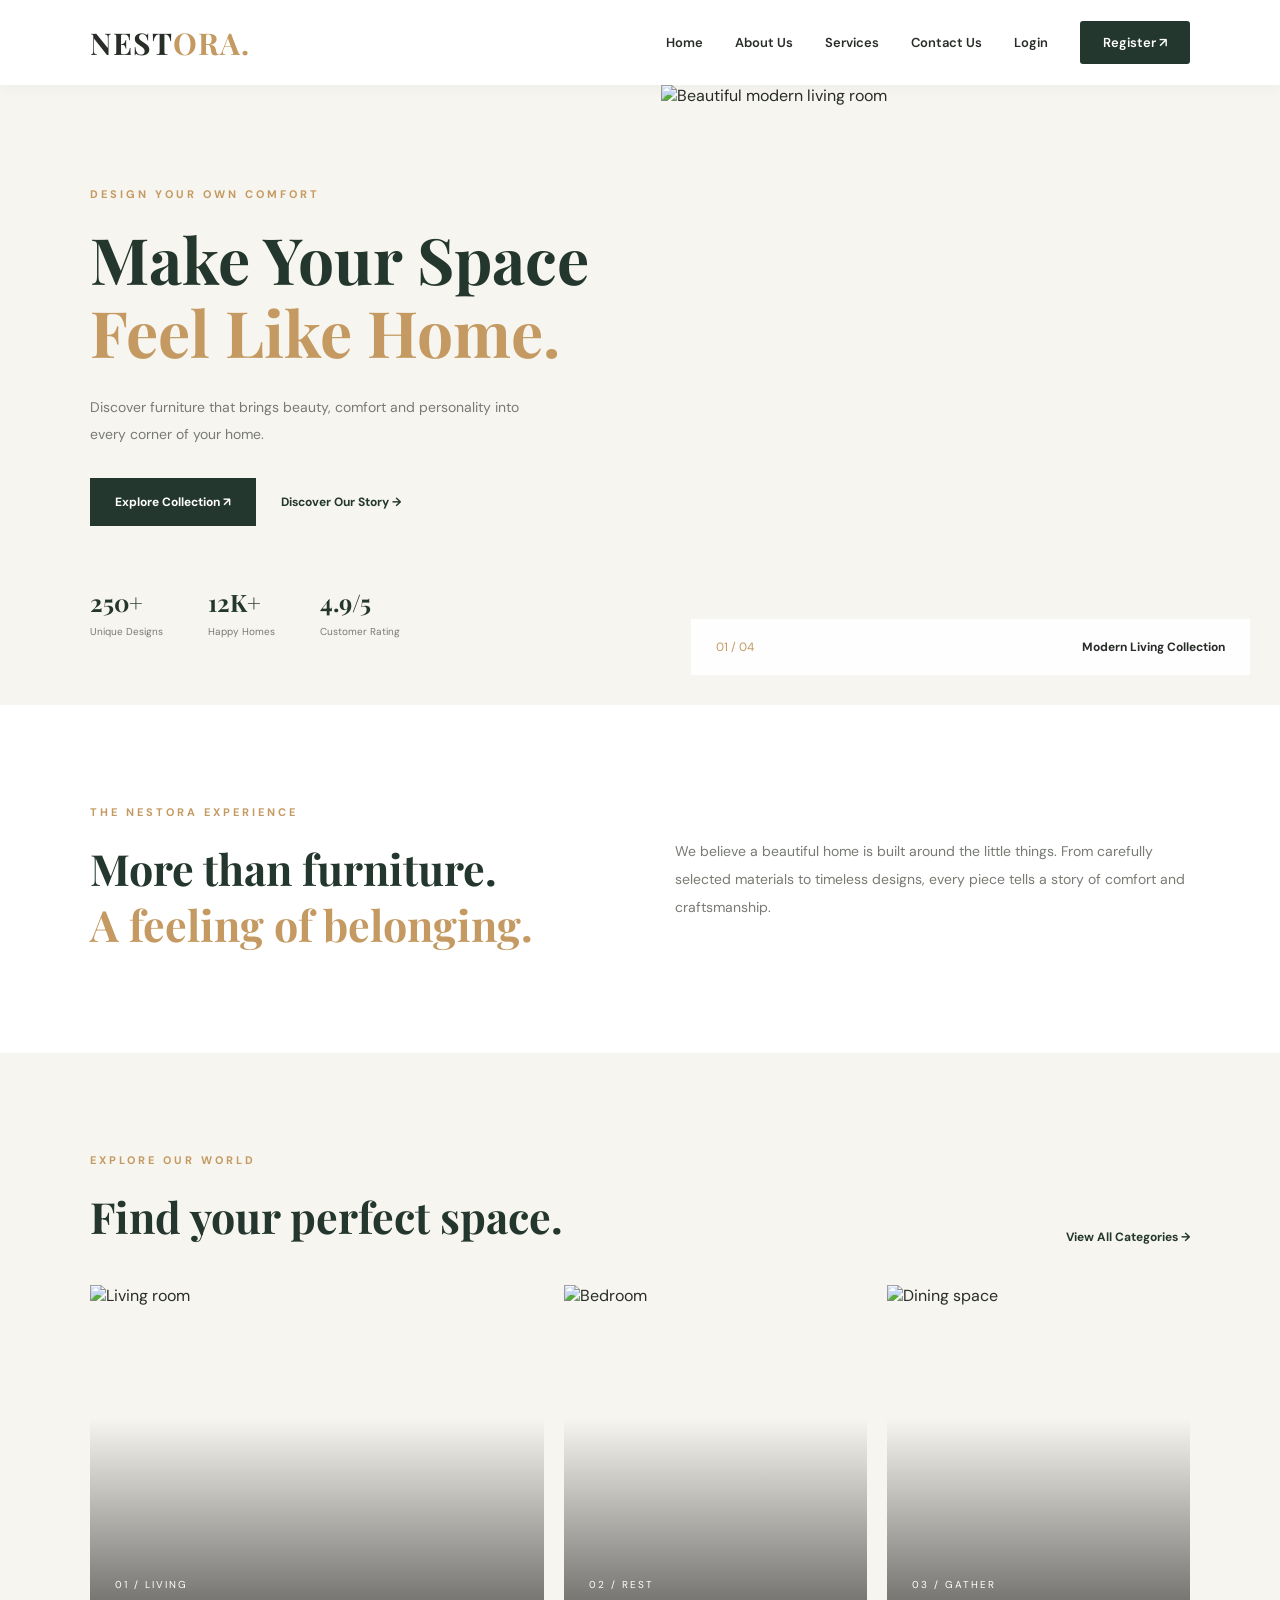
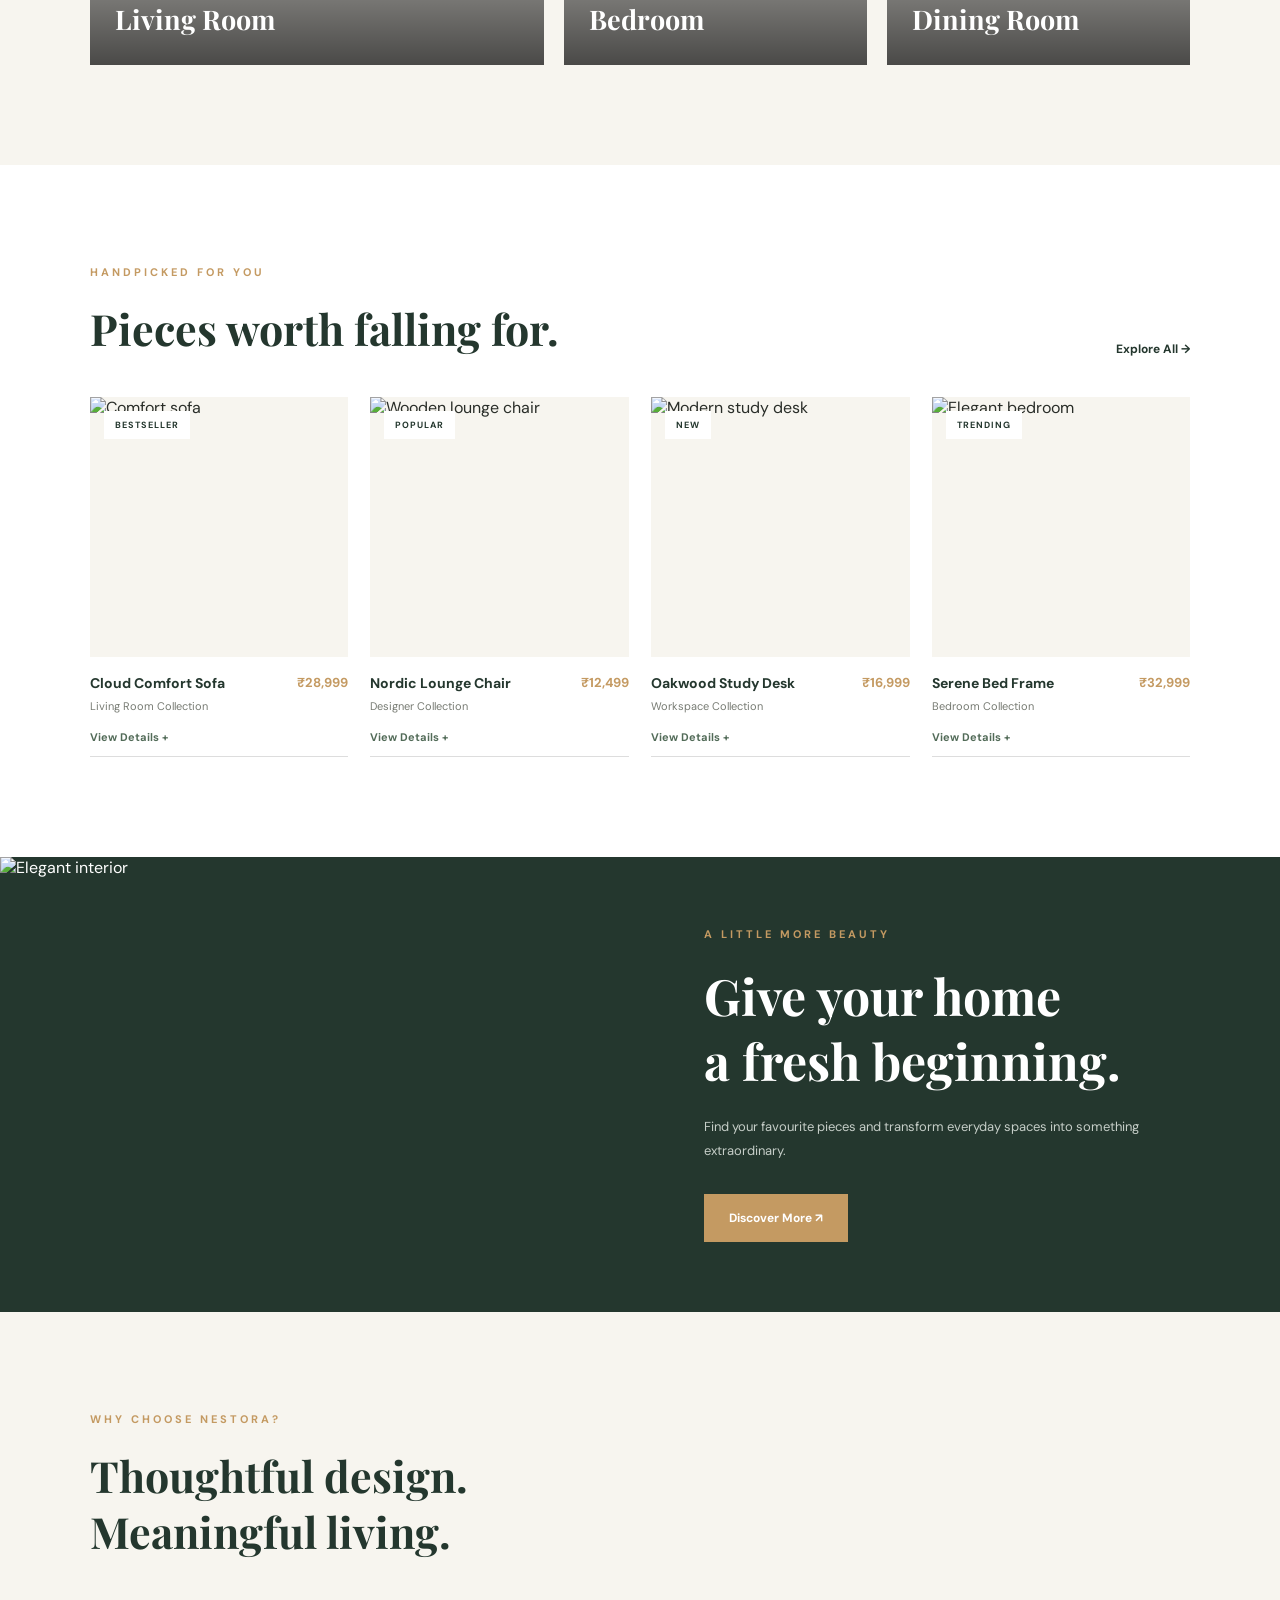
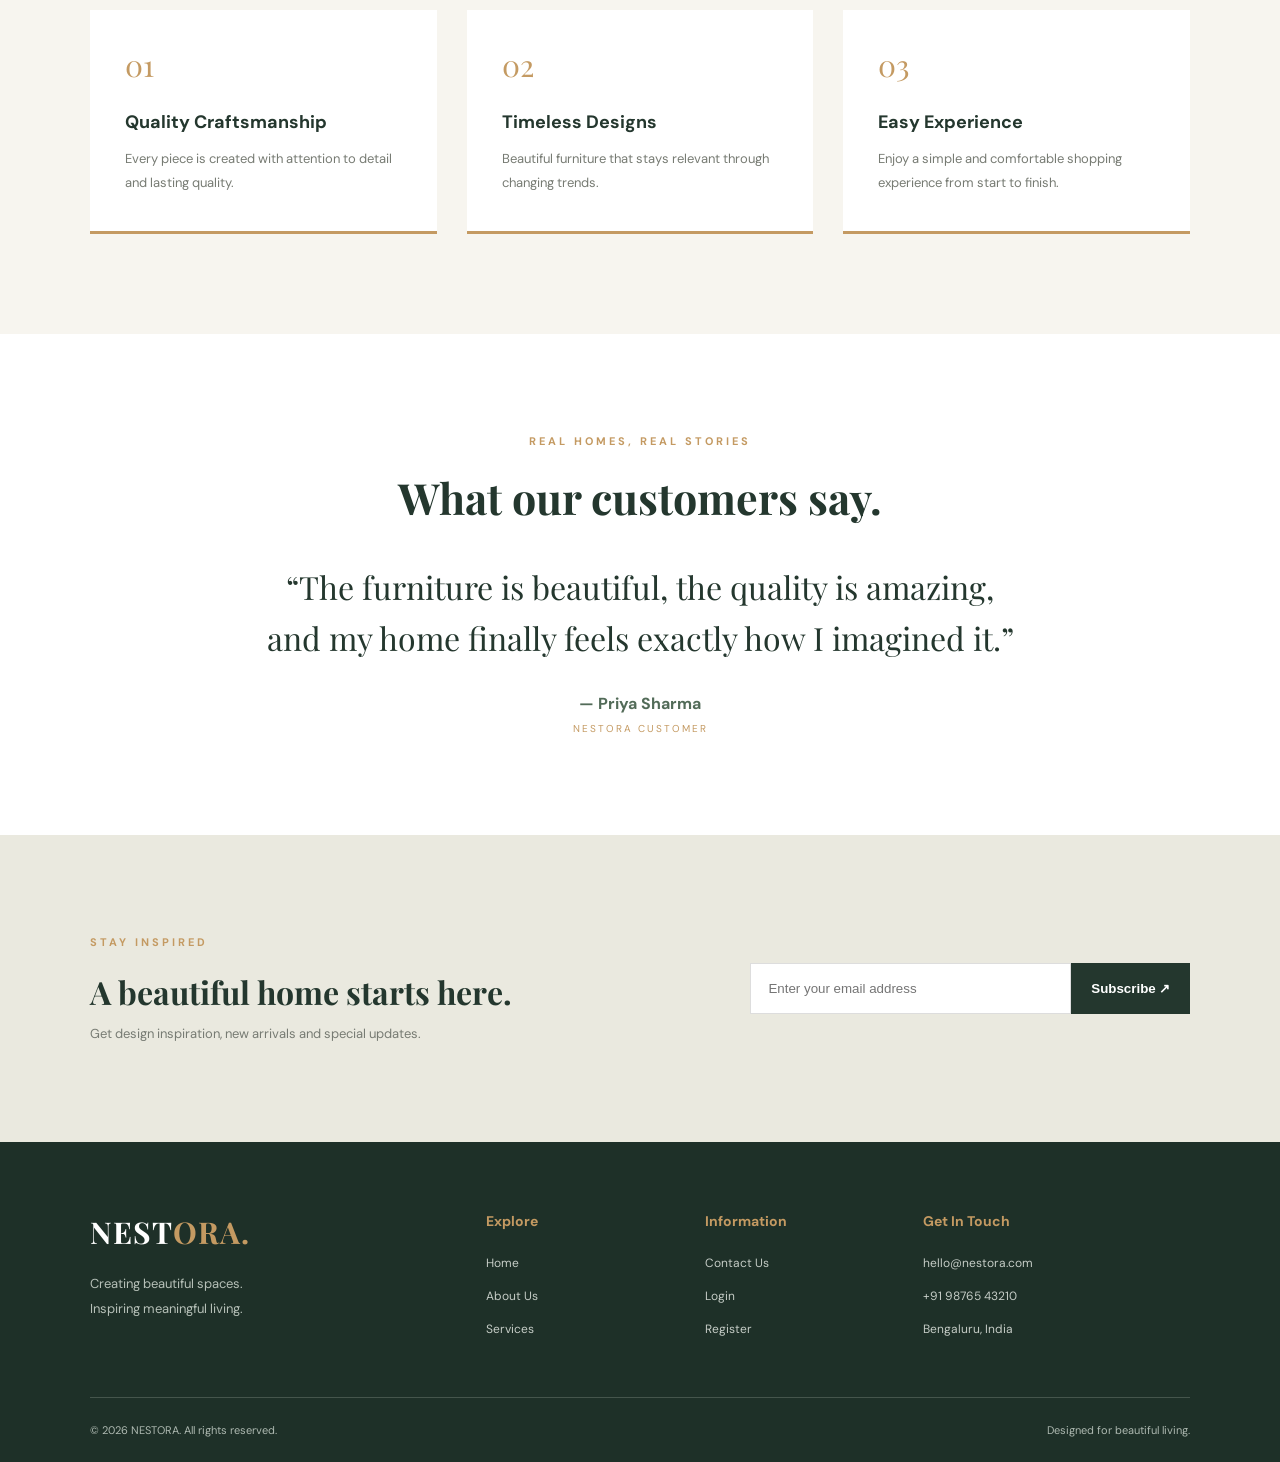
==== index.html @ a702dfce "Add files via upload" ====
<!DOCTYPE html>
<html lang="en">
<head>
  <meta charset="UTF-8">
  <meta name="viewport" content="width=device-width, initial-scale=1.0">
  <title>NESTORA | Furniture & Interior Studio</title>
  <link rel="stylesheet" href="style.css">
  <link rel="preconnect" href="https://fonts.googleapis.com">
  <link rel="preconnect" href="https://fonts.gstatic.com" crossorigin>
  <link href="https://fonts.googleapis.com/css2?family=DM+Sans:wght@400;500;600;700&family=Playfair+Display:wght@500;600;700&display=swap" rel="stylesheet">
</head>
<body>

<header class="navbar">
  <a href="index.html" class="logo">NEST<span>ORA.</span></a>

  <button class="menu-toggle" id="menuToggle" aria-label="Toggle navigation">
    ☰
  </button>

  <nav id="navMenu">
    <a href="index.html">Home</a>
    <a href="404.html">About Us</a>
    <a href="404.html">Services</a>
    <a href="404.html">Contact Us</a>
    <a href="404.html">Login</a>
    <a href="404.html" class="register-btn">Register ↗</a>
  </nav>
</header>

<main>

  <!-- HERO SECTION -->
  <section class="hero">
    <div class="hero-content">
      <p class="eyebrow">DESIGN YOUR OWN COMFORT</p>

      <h1>Make Your Space<br>
        <span>Feel Like Home.</span>
      </h1>

      <p class="hero-description">
        Discover furniture that brings beauty, comfort and
        personality into every corner of your home.
      </p>

      <div class="hero-buttons">
        <a href="404.html" class="primary-btn">Explore Collection ↗</a>
        <a href="404.html" class="text-btn">Discover Our Story →</a>
      </div>

      <div class="hero-stats">
        <div>
          <h3>250+</h3>
          <p>Unique Designs</p>
        </div>
        <div>
          <h3>12K+</h3>
          <p>Happy Homes</p>
        </div>
        <div>
          <h3>4.9/5</h3>
          <p>Customer Rating</p>
        </div>
      </div>
    </div>

    <div class="hero-image">
      <img
        src="https://images.unsplash.com/photo-1600210492486-724fe5c67fb0?w=1100"
        alt="Beautiful modern living room">
      <div class="image-label">
        <span>01 / 04</span>
        <strong>Modern Living Collection</strong>
      </div>
    </div>
  </section>

  <!-- INTRO SECTION -->
  <section class="intro section-padding">
    <div>
      <p class="eyebrow">THE NESTORA EXPERIENCE</p>
      <h2>More than furniture.<br>
        <span>A feeling of belonging.</span>
      </h2>
    </div>

    <p class="intro-text">
      We believe a beautiful home is built around the little things.
      From carefully selected materials to timeless designs,
      every piece tells a story of comfort and craftsmanship.
    </p>
  </section>

  <!-- CATEGORIES -->
  <section class="categories section-padding">
    <div class="section-heading">
      <div>
        <p class="eyebrow">EXPLORE OUR WORLD</p>
        <h2>Find your perfect space.</h2>
      </div>
      <a href="404.html" class="text-btn">View All Categories →</a>
    </div>

    <div class="category-grid">
      <a href="404.html" class="category-card large">
        <img src="https://images.unsplash.com/photo-1600210492486-724fe5c67fb0?w=900" alt="Living room">
        <div class="category-info">
          <span>01 / LIVING</span>
          <h3>Living Room</h3>
        </div>
      </a>

      <a href="404.html" class="category-card">
        <img src="https://images.unsplash.com/photo-1616486338812-3dadae4b4ace?w=700" alt="Bedroom">
        <div class="category-info">
          <span>02 / REST</span>
          <h3>Bedroom</h3>
        </div>
      </a>

      <a href="404.html" class="category-card">
        <img src="https://images.unsplash.com/photo-1600607687939-ce8a6c25118c?w=700" alt="Dining space">
        <div class="category-info">
          <span>03 / GATHER</span>
          <h3>Dining Room</h3>
        </div>
      </a>
    </div>
  </section>

  <!-- PRODUCTS -->
  <section class="products section-padding">
    <div class="section-heading">
      <div>
        <p class="eyebrow">HANDPICKED FOR YOU</p>
        <h2>Pieces worth falling for.</h2>
      </div>
      <a href="404.html" class="text-btn">Explore All →</a>
    </div>

    <div class="product-grid">

      <div class="product-card">
        <a href="404.html" class="product-image">
          <img src="https://images.unsplash.com/photo-1555041469-a586c61ea9bc?w=700" alt="Comfort sofa">
          <span class="tag">BESTSELLER</span>
        </a>
        <div class="product-details">
          <div>
            <h3>Cloud Comfort Sofa</h3>
            <p>Living Room Collection</p>
          </div>
          <strong>₹28,999</strong>
        </div>
        <a href="404.html" class="cart-link">View Details +</a>
      </div>

      <div class="product-card">
        <a href="404.html" class="product-image">
          <img src="https://images.unsplash.com/photo-1493663284031-b7e3aefcae8e?w=700" alt="Wooden lounge chair">
          <span class="tag">POPULAR</span>
        </a>
        <div class="product-details">
          <div>
            <h3>Nordic Lounge Chair</h3>
            <p>Designer Collection</p>
          </div>
          <strong>₹12,499</strong>
        </div>
        <a href="404.html" class="cart-link">View Details +</a>
      </div>

      <div class="product-card">
        <a href="404.html" class="product-image">
          <img src="https://images.unsplash.com/photo-1499933374294-4584851497cc?w=700" alt="Modern study desk">
          <span class="tag">NEW</span>
        </a>
        <div class="product-details">
          <div>
            <h3>Oakwood Study Desk</h3>
            <p>Workspace Collection</p>
          </div>
          <strong>₹16,999</strong>
        </div>
        <a href="404.html" class="cart-link">View Details +</a>
      </div>

      <div class="product-card">
        <a href="404.html" class="product-image">
          <img src="https://images.unsplash.com/photo-1505693416388-ac5ce068fe85?w=700" alt="Elegant bedroom">
          <span class="tag">TRENDING</span>
        </a>
        <div class="product-details">
          <div>
            <h3>Serene Bed Frame</h3>
            <p>Bedroom Collection</p>
          </div>
          <strong>₹32,999</strong>
        </div>
        <a href="404.html" class="cart-link">View Details +</a>
      </div>

    </div>
  </section>

  <!-- PROMO BANNER -->
  <section class="promo">
    <div class="promo-image">
      <img src="https://images.unsplash.com/photo-1616486029423-aaa4789e8c9a?w=1100" alt="Elegant interior">
    </div>
    <div class="promo-content">
      <p class="eyebrow">A LITTLE MORE BEAUTY</p>
      <h2>Give your home<br> a fresh beginning.</h2>
      <p>
        Find your favourite pieces and transform everyday
        spaces into something extraordinary.
      </p>
      <a href="404.html" class="primary-btn light-btn">Discover More ↗</a>
    </div>
  </section>

  <!-- WHY US -->
  <section class="why section-padding">
    <div class="why-heading">
      <p class="eyebrow">WHY CHOOSE NESTORA?</p>
      <h2>Thoughtful design.<br>Meaningful living.</h2>
    </div>

    <div class="why-grid">
      <div class="why-card">
        <span>01</span>
        <h3>Quality Craftsmanship</h3>
        <p>Every piece is created with attention to detail and lasting quality.</p>
      </div>
      <div class="why-card">
        <span>02</span>
        <h3>Timeless Designs</h3>
        <p>Beautiful furniture that stays relevant through changing trends.</p>
      </div>
      <div class="why-card">
        <span>03</span>
        <h3>Easy Experience</h3>
        <p>Enjoy a simple and comfortable shopping experience from start to finish.</p>
      </div>
    </div>
  </section>

  <!-- TESTIMONIALS -->
  <section class="testimonial section-padding">
    <p class="eyebrow">REAL HOMES, REAL STORIES</p>
    <h2>What our customers say.</h2>

    <div class="quote">
      “The furniture is beautiful, the quality is amazing,
      and my home finally feels exactly how I imagined it.”
    </div>

    <h4>— Priya Sharma</h4>
    <p class="customer-label">NESTORA CUSTOMER</p>
  </section>

  <!-- NEWSLETTER -->
  <section class="newsletter section-padding">
    <div>
      <p class="eyebrow">STAY INSPIRED</p>
      <h2>A beautiful home starts here.</h2>
      <p>Get design inspiration, new arrivals and special updates.</p>
    </div>
    <form id="newsletterForm">
      <input type="email" placeholder="Enter your email address" required>
      <button type="submit">Subscribe ↗</button>
    </form>
  </section>

</main>

<!-- FOOTER -->
<footer class="footer">
  <div class="footer-top">
    <div class="footer-brand">
      <a href="index.html" class="logo">NEST<span>ORA.</span></a>
      <p>Creating beautiful spaces.<br>Inspiring meaningful living.</p>
    </div>

    <div class="footer-column">
      <h4>Explore</h4>
      <a href="index.html">Home</a>
      <a href="404.html">About Us</a>
      <a href="404.html">Services</a>
    </div>

    <div class="footer-column">
      <h4>Information</h4>
      <a href="404.html">Contact Us</a>
      <a href="404.html">Login</a>
      <a href="404.html">Register</a>
    </div>

    <div class="footer-column">
      <h4>Get In Touch</h4>
      <p>hello@nestora.com</p>
      <p>+91 98765 43210</p>
      <p>Bengaluru, India</p>
    </div>
  </div>

  <div class="footer-bottom">
    <p>© 2026 NESTORA. All rights reserved.</p>
    <p>Designed for beautiful living.</p>
  </div>
</footer>

<script src="script.js"></script>
</body>
</html>
---- style.css ----
* {
  margin: 0;
  padding: 0;
  box-sizing: border-box;
}

:root {
  --cream: #f7f5ef;
  --dark: #24372e;
  --green: #526b58;
  --gold: #c49a62;
  --text: #292d28;
  --muted: #777b73;
}

html {
  scroll-behavior: smooth;
}

body {
  font-family: 'DM Sans', sans-serif;
  color: var(--text);
  background: #fff;
}

a {
  text-decoration: none;
  color: inherit;
}

img {
  width: 100%;
  display: block;
  object-fit: cover;
}

.navbar {
  height: 85px;
  padding: 0 7%;
  display: flex;
  align-items: center;
  justify-content: space-between;
  background: white;
  position: sticky;
  top: 0;
  z-index: 100;
  box-shadow: 0 2px 15px rgba(0,0,0,.04);
}

.logo {
  font-family: 'Playfair Display', serif;
  font-size: 30px;
  font-weight: 700;
  letter-spacing: 1px;
}

.logo span {
  color: var(--gold);
}

.navbar nav {
  display: flex;
  align-items: center;
  gap: 32px;
}

.navbar nav a {
  font-size: 13px;
  font-weight: 600;
  transition: .3s;
}

.navbar nav a:hover {
  color: var(--gold);
}

.register-btn {
  background: var(--dark);
  color: white !important;
  padding: 13px 23px;
  border-radius: 3px;
}

.menu-toggle {
  display: none;
  border: none;
  background: none;
  font-size: 27px;
  cursor: pointer;
}

.hero {
  background: var(--cream);
  display: grid;
  grid-template-columns: 48% 52%;
  min-height: 620px;
  padding-left: 7%;
}

.hero-content {
  padding: 95px 30px 60px 0;
  display: flex;
  flex-direction: column;
  justify-content: center;
}

.eyebrow {
  font-size: 11px;
  letter-spacing: 3px;
  color: var(--gold);
  font-weight: 700;
  margin-bottom: 22px;
}

.hero h1 {
  font-family: 'Playfair Display', serif;
  font-size: clamp(42px, 5vw, 67px);
  line-height: 1.14;
  color: var(--dark);
}

.hero h1 span,
.intro h2 span {
  color: var(--gold);
}

.hero-description {
  max-width: 430px;
  line-height: 1.9;
  color: var(--muted);
  margin: 25px 0 30px;
  font-size: 14px;
}

.hero-buttons {
  display: flex;
  align-items: center;
  flex-wrap: wrap;
  gap: 25px;
}

.primary-btn {
  background: var(--dark);
  color: white;
  padding: 16px 25px;
  display: inline-block;
  font-size: 12px;
  font-weight: 700;
  transition: .3s;
}

.primary-btn:hover {
  background: var(--gold);
  transform: translateY(-3px);
}

.text-btn {
  font-size: 12px;
  font-weight: 700;
  color: var(--dark);
}

.hero-stats {
  display: flex;
  gap: 45px;
  margin-top: 60px;
}

.hero-stats h3 {
  font-family: 'Playfair Display', serif;
  color: var(--dark);
  font-size: 24px;
}

.hero-stats p {
  color: var(--muted);
  font-size: 10px;
  margin-top: 7px;
}

.hero-image {
  position: relative;
  min-height: 620px;
}

.hero-image img {
  height: 100%;
  position: absolute;
  inset: 0;
}

.image-label {
  position: absolute;
  bottom: 30px;
  left: 30px;
  right: 30px;
  background: rgba(255,255,255,.92);
  padding: 20px 25px;
  display: flex;
  justify-content: space-between;
  gap: 10px;
  flex-wrap: wrap;
  font-size: 12px;
}

.image-label span {
  color: var(--gold);
}

.section-padding {
  padding: 100px 7%;
}

.intro {
  display: grid;
  grid-template-columns: 1fr 1fr;
  align-items: center;
  gap: 70px;
}

.intro h2,
.section-heading h2,
.why h2,
.testimonial h2,
.newsletter h2 {
  font-family: 'Playfair Display', serif;
  font-size: clamp(30px, 4vw, 43px);
  line-height: 1.3;
  color: var(--dark);
}

.intro-text {
  color: var(--muted);
  line-height: 2;
  font-size: 14px;
}

.categories {
  background: var(--cream);
}

.section-heading {
  display: flex;
  align-items: end;
  justify-content: space-between;
  gap: 20px;
  margin-bottom: 40px;
}

.category-grid {
  display: grid;
  grid-template-columns: 1.5fr 1fr 1fr;
  gap: 20px;
}

.category-card {
  height: 380px;
  position: relative;
  overflow: hidden;
  display: block;
}

.category-card img {
  height: 100%;
  transition: .5s;
}

.category-card:hover img {
  transform: scale(1.06);
}

.category-card::after {
  content: "";
  position: absolute;
  inset: 35% 0 0;
  background: linear-gradient(transparent, rgba(0,0,0,.7));
}

.category-info {
  position: absolute;
  bottom: 28px;
  left: 25px;
  color: white;
  z-index: 2;
}

.category-info span {
  font-size: 10px;
  letter-spacing: 2px;
}

.category-info h3 {
  font-family: 'Playfair Display', serif;
  font-size: 27px;
  margin-top: 8px;
}

.product-grid {
  display: grid;
  grid-template-columns: repeat(4, 1fr);
  gap: 22px;
}

.product-image {
  height: 260px;
  position: relative;
  display: block;
  overflow: hidden;
  background: var(--cream);
}

.product-image img {
  height: 100%;
  transition: .5s;
}

.product-card:hover .product-image img {
  transform: scale(1.06);
}

.tag {
  position: absolute;
  top: 14px;
  left: 14px;
  background: white;
  color: var(--dark);
  font-size: 9px;
  padding: 8px 11px;
  font-weight: 700;
  letter-spacing: 1px;
}

.product-details {
  display: flex;
  justify-content: space-between;
  gap: 8px;
  margin: 17px 0;
}

.product-details h3 {
  font-size: 14px;
  color: var(--dark);
}

.product-details p {
  font-size: 11px;
  color: var(--muted);
  margin-top: 7px;
}

.product-details strong {
  color: var(--gold);
  font-size: 13px;
  white-space: nowrap;
}

.cart-link {
  font-size: 11px;
  font-weight: 700;
  color: var(--green);
  border-bottom: 1px solid #ddd;
  display: block;
  padding-bottom: 12px;
}

.promo {
  display: grid;
  grid-template-columns: 1fr 1fr;
  background: var(--dark);
  color: white;
}

.promo-image {
  min-height: 420px;
}

.promo-image img {
  height: 100%;
}

.promo-content {
  display: flex;
  flex-direction: column;
  justify-content: center;
  padding: 70px 10%;
}

.promo-content h2 {
  font-family: 'Playfair Display', serif;
  font-size: clamp(35px, 4vw, 50px);
  line-height: 1.3;
}

.promo-content > p:not(.eyebrow) {
  color: #c6cec8;
  font-size: 13px;
  line-height: 1.9;
  margin: 22px 0 30px;
}

.light-btn {
  background: var(--gold);
  width: fit-content;
}

.why {
  background: var(--cream);
}

.why-grid {
  display: grid;
  grid-template-columns: repeat(3, 1fr);
  gap: 30px;
  margin-top: 50px;
}

.why-card {
  background: white;
  padding: 35px;
  border-bottom: 3px solid var(--gold);
}

.why-card span {
  font-family: 'Playfair Display', serif;
  font-size: 30px;
  color: var(--gold);
}

.why-card h3 {
  margin: 25px 0 13px;
  color: var(--dark);
  font-size: 18px;
}

.why-card p {
  color: var(--muted);
  font-size: 13px;
  line-height: 1.9;
}

.testimonial {
  text-align: center;
  background: white;
}

.testimonial h2 {
  margin-bottom: 35px;
}

.quote {
  max-width: 750px;
  margin: auto;
  font-family: 'Playfair Display', serif;
  font-size: clamp(22px, 3vw, 32px);
  line-height: 1.6;
  color: var(--dark);
}

.testimonial h4 {
  margin-top: 30px;
  color: var(--green);
}

.customer-label {
  color: var(--gold);
  font-size: 10px;
  letter-spacing: 2px;
  margin-top: 8px;
}

.newsletter {
  background: #eae9df;
  display: flex;
  justify-content: space-between;
  align-items: center;
  gap: 35px;
  flex-wrap: wrap;
}

.newsletter h2 {
  font-size: 32px;
}

.newsletter p:not(.eyebrow) {
  color: var(--muted);
  font-size: 13px;
  margin-top: 12px;
}

.newsletter form {
  display: flex;
  max-width: 440px;
  width: 100%;
}

.newsletter input {
  min-width: 0;
  flex: 1;
  padding: 17px;
  border: 1px solid #ddd;
  outline: none;
}

.newsletter button {
  border: none;
  background: var(--dark);
  color: white;
  padding: 0 20px;
  cursor: pointer;
  font-weight: 600;
}

.footer {
  background: #1e3028;
  color: white;
  padding: 70px 7% 25px;
}

.footer-top {
  display: grid;
  grid-template-columns: 2fr 1fr 1fr 1.5fr;
  gap: 40px;
  padding-bottom: 60px;
}

.footer-brand p {
  color: #b6c0b8;
  font-size: 13px;
  line-height: 1.9;
  margin-top: 20px;
}

.footer-column {
  display: flex;
  flex-direction: column;
  gap: 17px;
}

.footer-column h4 {
  color: var(--gold);
  font-size: 14px;
  margin-bottom: 8px;
}

.footer-column a,
.footer-column p {
  color: #c5ccc6;
  font-size: 12px;
}

.footer-column a:hover {
  color: var(--gold);
}

.footer-bottom {
  border-top: 1px solid #45554c;
  padding-top: 25px;
  display: flex;
  justify-content: space-between;
  gap: 15px;
  flex-wrap: wrap;
  color: #aeb9b1;
  font-size: 11px;
}

/* TABLET */
@media (max-width: 950px) {
  .navbar {
    padding: 0 5%;
  }

  .navbar nav {
    gap: 16px;
  }

  .hero {
    padding-left: 5%;
  }

  .hero-stats {
    gap: 20px;
  }

  .product-grid {
    grid-template-columns: repeat(2, 1fr);
  }

  .section-padding {
    padding: 75px 5%;
  }

  .footer-top {
    grid-template-columns: repeat(2, 1fr);
  }
}

/* MOBILE */
@media (max-width: 650px) {
  .navbar {
    height: 70px;
  }

  .menu-toggle {
    display: block;
  }

  .navbar nav {
    display: none;
    position: absolute;
    top: 70px;
    left: 0;
    width: 100%;
    background: white;
    flex-direction: column;
    align-items: stretch;
    gap: 0;
    padding: 10px 7% 20px;
    box-shadow: 0 10px 15px rgba(0,0,0,.08);
  }

  .navbar nav.active {
    display: flex;
  }

  .navbar nav a {
    padding: 14px 0;
  }

  .navbar nav .register-btn {
    text-align: center;
    margin-top: 8px;
  }

  .hero {
    grid-template-columns: 1fr;
    padding: 0;
  }

  .hero-content {
    padding: 65px 7%;
  }

  .hero-image {
    min-height: 380px;
  }

  .hero-stats {
    gap: 20px;
    margin-top: 40px;
  }

  .hero-stats h3 {
    font-size: 20px;
  }

  .intro {
    grid-template-columns: 1fr;
    gap: 25px;
  }

  .section-heading {
    align-items: start;
    flex-direction: column;
  }

  .category-grid {
    grid-template-columns: 1fr;
  }

  .category-card {
    height: 320px;
  }

  .product-grid {
    grid-template-columns: 1fr 1fr;
    gap: 15px;
  }

  .product-image {
    height: 190px;
  }

  .product-details {
    flex-direction: column;
  }

  .promo {
    grid-template-columns: 1fr;
  }

  .promo-image {
    min-height: 300px;
  }

  .promo-content {
    padding: 55px 7%;
  }

  .why-grid {
    grid-template-columns: 1fr;
  }

  .newsletter form {
    flex-direction: column;
    gap: 10px;
  }

  .newsletter button {
    padding: 15px;
  }

  .footer-top {
    grid-template-columns: 1fr 1fr;
    gap: 35px 20px;
  }

  .footer-bottom {
    flex-direction: column;
  }
}

@media (max-width: 380px) {
  .product-grid {
    grid-template-columns: 1fr;
  }

  .hero-buttons {
    align-items: flex-start;
    flex-direction: column;
  }

  .hero-stats {
    gap: 12px;
  }
}
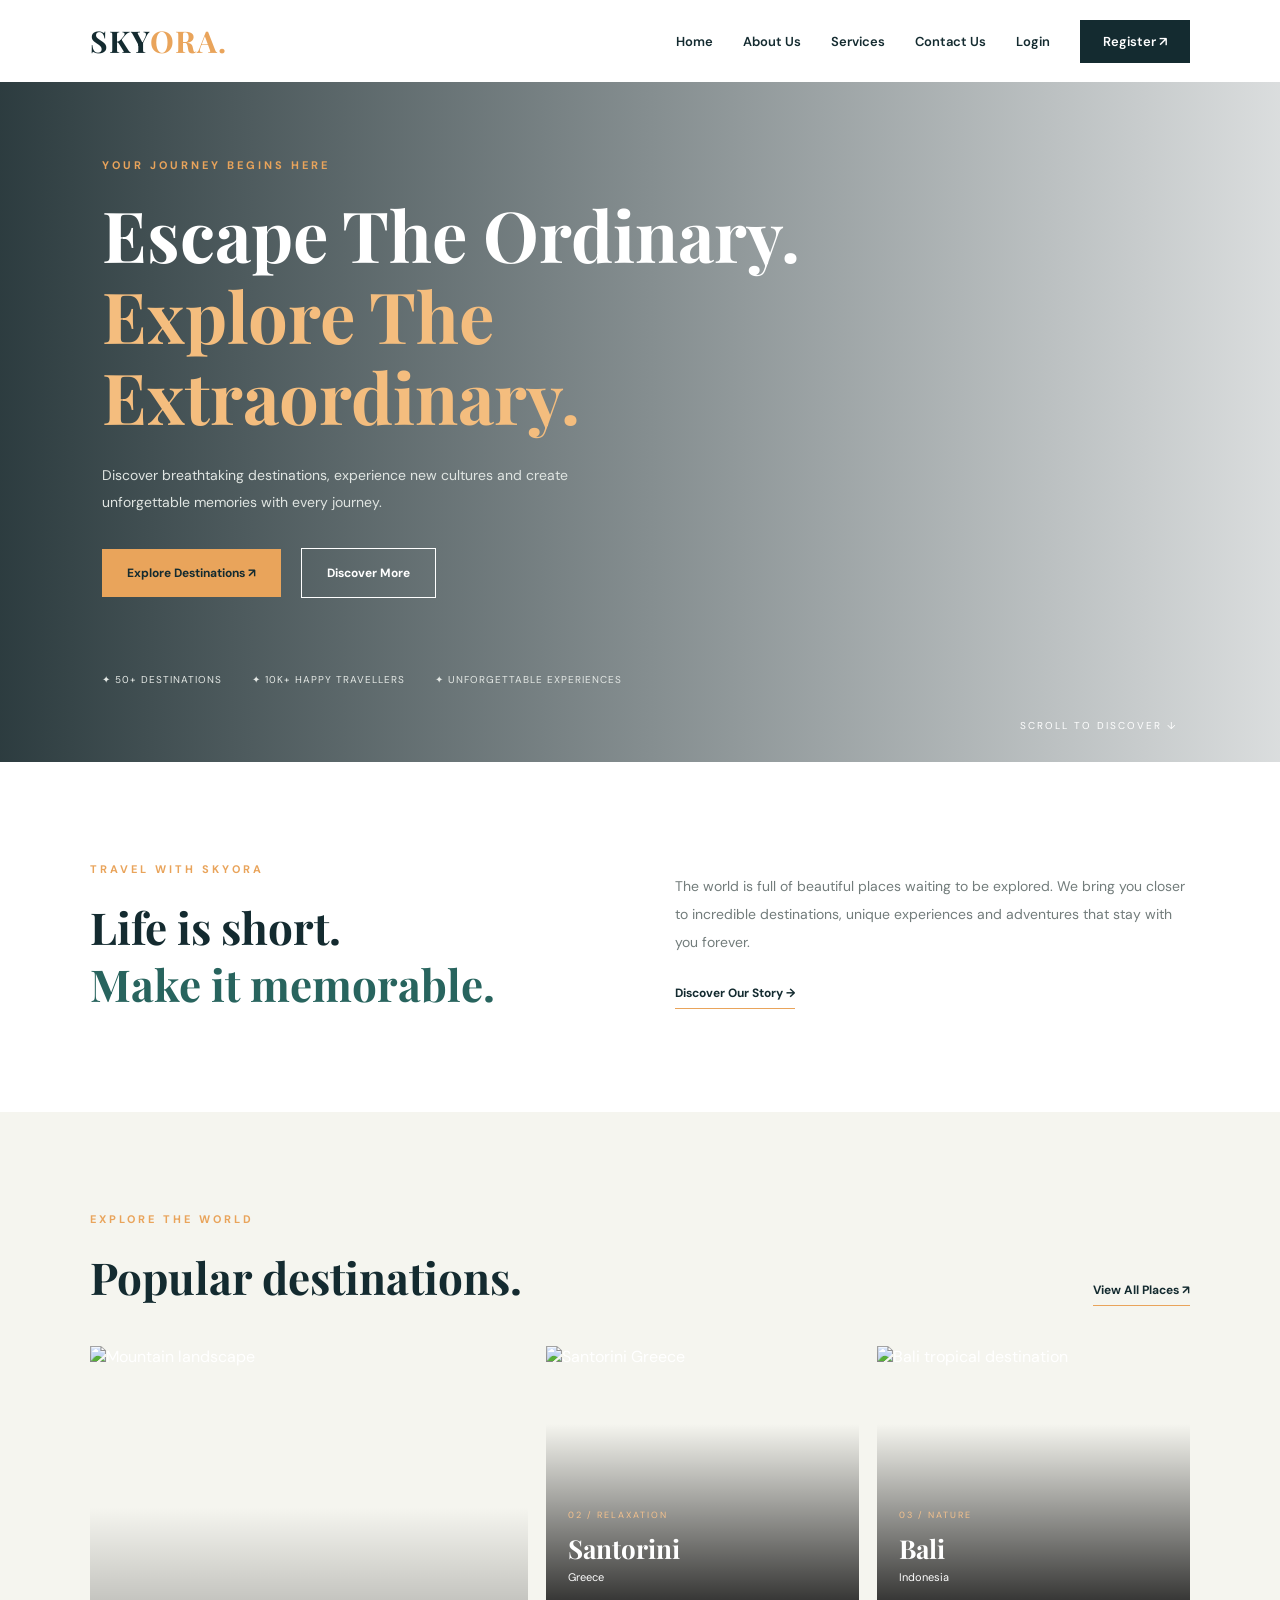
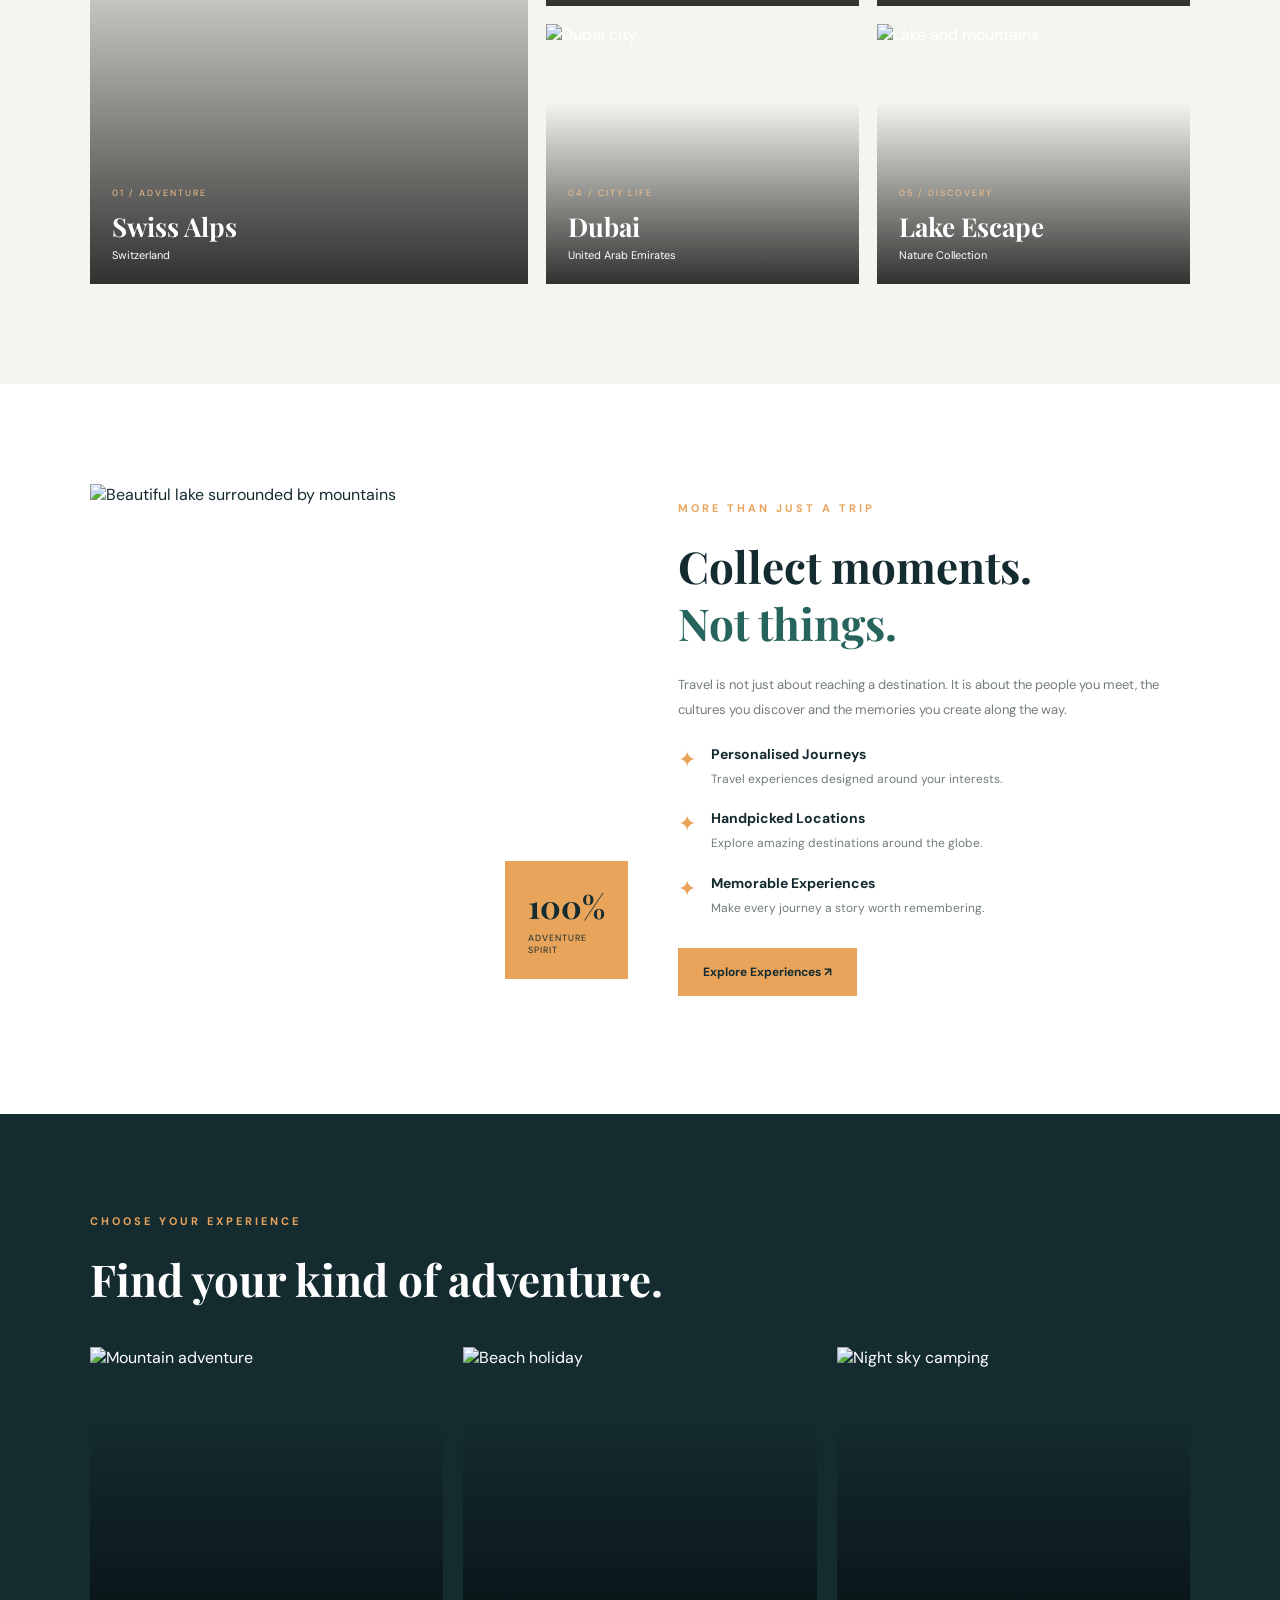
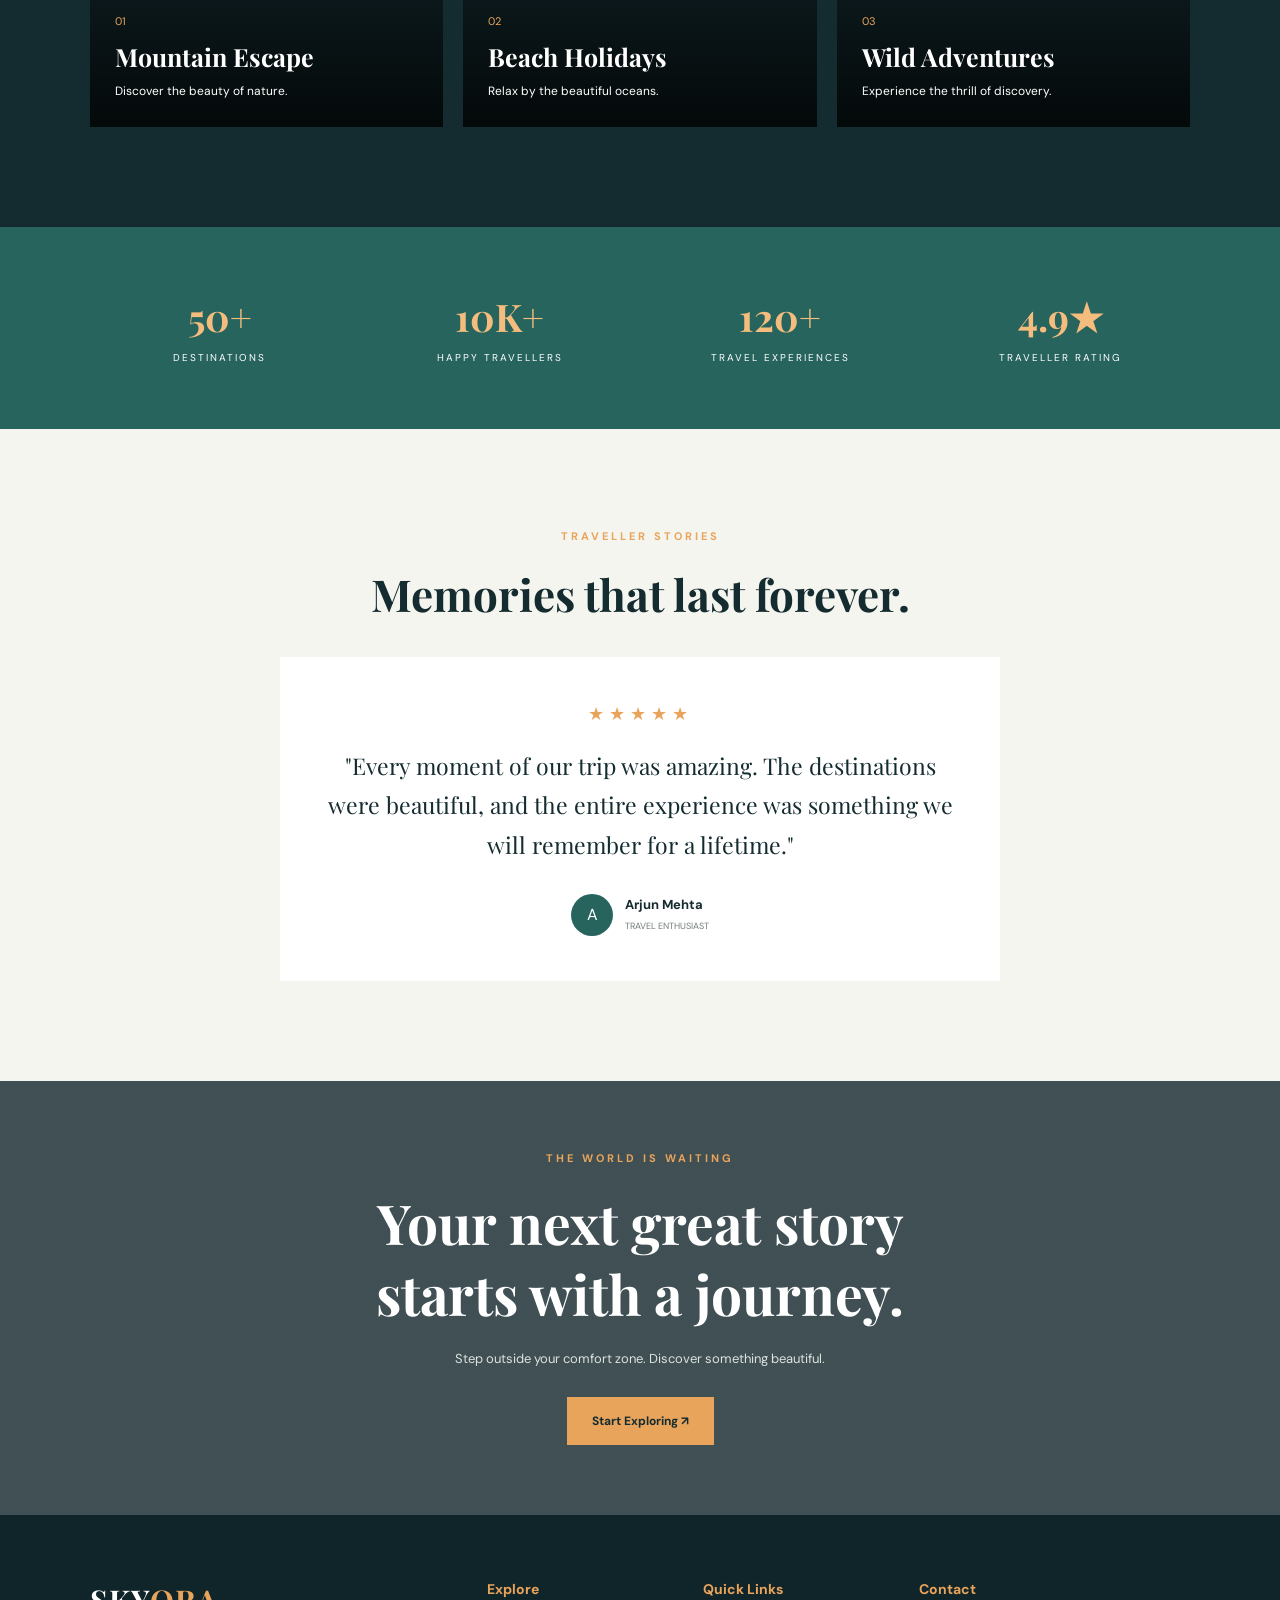
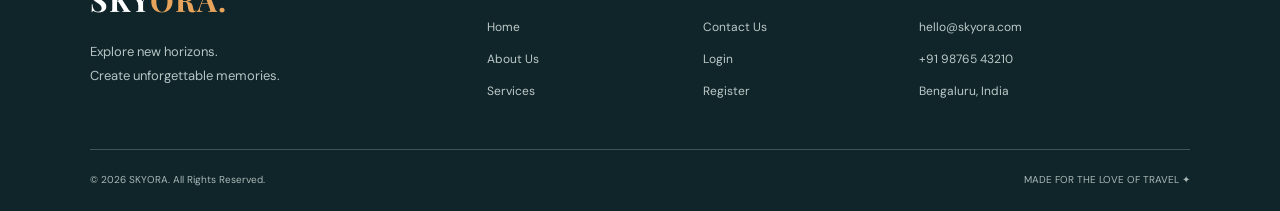
==== commit 9cc69aa6: "Add files via upload" ====
--- a/index.html
+++ b/index.html
@@ -4,20 +4,16 @@
 <head>
   <meta charset="UTF-8">
   <meta name="viewport" content="width=device-width, initial-scale=1.0">
-  <title>NESTORA | Furniture & Interior Studio</title>
+  <title>SKYORA | Explore Beyond Limits</title>
   <link rel="stylesheet" href="style.css">
-  <link rel="preconnect" href="https://fonts.googleapis.com">
-  <link rel="preconnect" href="https://fonts.gstatic.com" crossorigin>
   <link href="https://fonts.googleapis.com/css2?family=DM+Sans:wght@400;500;600;700&family=Playfair+Display:wght@500;600;700&display=swap" rel="stylesheet">
 </head>
 <body>
 
 <header class="navbar">
-  <a href="index.html" class="logo">NEST<span>ORA.</span></a>
-
-  <button class="menu-toggle" id="menuToggle" aria-label="Toggle navigation">
-    ☰
-  </button>
+  <a href="index.html" class="logo">SKY<span>ORA.</span></a>
+
+  <button class="menu-toggle" id="menuToggle" aria-label="Toggle menu">☰</button>
 
   <nav id="navMenu">
     <a href="index.html">Home</a>
@@ -25,7 +21,7 @@
     <a href="404.html">Services</a>
     <a href="404.html">Contact Us</a>
     <a href="404.html">Login</a>
-    <a href="404.html" class="register-btn">Register ↗</a>
+    <a href="404.html" class="nav-btn">Register ↗</a>
   </nav>
 </header>
 
@@ -33,245 +29,256 @@
 
   <!-- HERO SECTION -->
   <section class="hero">
+    <div class="hero-overlay"></div>
+
     <div class="hero-content">
-      <p class="eyebrow">DESIGN YOUR OWN COMFORT</p>
-
-      <h1>Make Your Space<br>
-        <span>Feel Like Home.</span>
+      <p class="eyebrow">YOUR JOURNEY BEGINS HERE</p>
+
+      <h1>Escape The Ordinary.<br>
+        <span>Explore The Extraordinary.</span>
       </h1>
 
-      <p class="hero-description">
-        Discover furniture that brings beauty, comfort and
-        personality into every corner of your home.
+      <p>
+        Discover breathtaking destinations, experience new cultures
+        and create unforgettable memories with every journey.
       </p>
 
-      <div class="hero-buttons">
-        <a href="404.html" class="primary-btn">Explore Collection ↗</a>
-        <a href="404.html" class="text-btn">Discover Our Story →</a>
-      </div>
-
-      <div class="hero-stats">
-        <div>
-          <h3>250+</h3>
-          <p>Unique Designs</p>
-        </div>
-        <div>
-          <h3>12K+</h3>
-          <p>Happy Homes</p>
-        </div>
-        <div>
-          <h3>4.9/5</h3>
-          <p>Customer Rating</p>
-        </div>
-      </div>
-    </div>
-
-    <div class="hero-image">
-      <img
-        src="https://images.unsplash.com/photo-1600210492486-724fe5c67fb0?w=1100"
-        alt="Beautiful modern living room">
-      <div class="image-label">
-        <span>01 / 04</span>
-        <strong>Modern Living Collection</strong>
-      </div>
-    </div>
-  </section>
-
-  <!-- INTRO SECTION -->
-  <section class="intro section-padding">
-    <div>
-      <p class="eyebrow">THE NESTORA EXPERIENCE</p>
-      <h2>More than furniture.<br>
-        <span>A feeling of belonging.</span>
+      <div class="hero-actions">
+        <a href="404.html" class="primary-btn">Explore Destinations ↗</a>
+        <a href="404.html" class="outline-btn">Discover More</a>
+      </div>
+
+      <div class="hero-bottom">
+        <span>✦ 50+ DESTINATIONS</span>
+        <span>✦ 10K+ HAPPY TRAVELLERS</span>
+        <span>✦ UNFORGETTABLE EXPERIENCES</span>
+      </div>
+    </div>
+
+    <div class="scroll-label">SCROLL TO DISCOVER ↓</div>
+  </section>
+
+  <!-- INTRODUCTION -->
+  <section class="intro section">
+    <div class="intro-heading">
+      <p class="eyebrow">TRAVEL WITH SKYORA</p>
+      <h2>Life is short.<br>
+        <span>Make it memorable.</span>
       </h2>
     </div>
 
-    <p class="intro-text">
-      We believe a beautiful home is built around the little things.
-      From carefully selected materials to timeless designs,
-      every piece tells a story of comfort and craftsmanship.
-    </p>
-  </section>
-
-  <!-- CATEGORIES -->
-  <section class="categories section-padding">
-    <div class="section-heading">
+    <div class="intro-description">
+      <p>
+        The world is full of beautiful places waiting to be explored.
+        We bring you closer to incredible destinations, unique
+        experiences and adventures that stay with you forever.
+      </p>
+      <a href="404.html" class="text-link">Discover Our Story →</a>
+    </div>
+  </section>
+
+  <!-- DESTINATIONS -->
+  <section class="destinations section">
+    <div class="section-header">
       <div>
-        <p class="eyebrow">EXPLORE OUR WORLD</p>
-        <h2>Find your perfect space.</h2>
-      </div>
-      <a href="404.html" class="text-btn">View All Categories →</a>
+        <p class="eyebrow">EXPLORE THE WORLD</p>
+        <h2>Popular destinations.</h2>
+      </div>
+      <a href="404.html" class="text-link">View All Places ↗</a>
+    </div>
+
+    <div class="destination-grid">
+
+      <a href="404.html" class="destination-card destination-large">
+        <img src="https://images.unsplash.com/photo-1500530855697-b586d89ba3ee?w=1000" alt="Mountain landscape">
+        <div class="destination-info">
+          <span>01 / ADVENTURE</span>
+          <h3>Swiss Alps</h3>
+          <p>Switzerland</p>
+        </div>
+      </a>
+
+      <a href="404.html" class="destination-card">
+        <img src="https://images.unsplash.com/photo-1533105079780-92b9be482077?w=800" alt="Santorini Greece">
+        <div class="destination-info">
+          <span>02 / RELAXATION</span>
+          <h3>Santorini</h3>
+          <p>Greece</p>
+        </div>
+      </a>
+
+      <a href="404.html" class="destination-card">
+        <img src="https://images.unsplash.com/photo-1518509562904-e7ef99cdcc86?w=800" alt="Bali tropical destination">
+        <div class="destination-info">
+          <span>03 / NATURE</span>
+          <h3>Bali</h3>
+          <p>Indonesia</p>
+        </div>
+      </a>
+
+      <a href="404.html" class="destination-card">
+        <img src="https://images.unsplash.com/photo-1512453979798-5ea266f8880c?w=800" alt="Dubai city">
+        <div class="destination-info">
+          <span>04 / CITY LIFE</span>
+          <h3>Dubai</h3>
+          <p>United Arab Emirates</p>
+        </div>
+      </a>
+
+      <a href="404.html" class="destination-card">
+        <img src="https://images.unsplash.com/photo-1501785888041-af3ef285b470?w=800" alt="Lake and mountains">
+        <div class="destination-info">
+          <span>05 / DISCOVERY</span>
+          <h3>Lake Escape</h3>
+          <p>Nature Collection</p>
+        </div>
+      </a>
+
+    </div>
+  </section>
+
+  <!-- EXPERIENCE -->
+  <section class="experience section">
+    <div class="experience-image">
+      <img src="https://images.unsplash.com/photo-1470770841072-f978cf4d019e?w=1100" alt="Beautiful lake surrounded by mountains">
+      <div class="experience-badge">
+        <strong>100%</strong>
+        <span>ADVENTURE<br>SPIRIT</span>
+      </div>
+    </div>
+
+    <div class="experience-content">
+      <p class="eyebrow">MORE THAN JUST A TRIP</p>
+      <h2>Collect moments.<br>
+        <span>Not things.</span>
+      </h2>
+      <p>
+        Travel is not just about reaching a destination.
+        It is about the people you meet, the cultures you discover
+        and the memories you create along the way.
+      </p>
+
+      <div class="experience-points">
+        <div>
+          <span>✦</span>
+          <div>
+            <h4>Personalised Journeys</h4>
+            <p>Travel experiences designed around your interests.</p>
+          </div>
+        </div>
+
+        <div>
+          <span>✦</span>
+          <div>
+            <h4>Handpicked Locations</h4>
+            <p>Explore amazing destinations around the globe.</p>
+          </div>
+        </div>
+
+        <div>
+          <span>✦</span>
+          <div>
+            <h4>Memorable Experiences</h4>
+            <p>Make every journey a story worth remembering.</p>
+          </div>
+        </div>
+      </div>
+
+      <a href="404.html" class="primary-btn">Explore Experiences ↗</a>
+    </div>
+  </section>
+
+  <!-- TRAVEL CATEGORIES -->
+  <section class="categories section">
+    <div class="section-header">
+      <div>
+        <p class="eyebrow">CHOOSE YOUR EXPERIENCE</p>
+        <h2>Find your kind of adventure.</h2>
+      </div>
     </div>
 
     <div class="category-grid">
-      <a href="404.html" class="category-card large">
-        <img src="https://images.unsplash.com/photo-1600210492486-724fe5c67fb0?w=900" alt="Living room">
-        <div class="category-info">
-          <span>01 / LIVING</span>
-          <h3>Living Room</h3>
-        </div>
-      </a>
 
       <a href="404.html" class="category-card">
-        <img src="https://images.unsplash.com/photo-1616486338812-3dadae4b4ace?w=700" alt="Bedroom">
-        <div class="category-info">
-          <span>02 / REST</span>
-          <h3>Bedroom</h3>
+        <img src="https://images.unsplash.com/photo-1464822759023-fed622ff2c3b?w=800" alt="Mountain adventure">
+        <div>
+          <span>01</span>
+          <h3>Mountain Escape</h3>
+          <p>Discover the beauty of nature.</p>
         </div>
       </a>
 
       <a href="404.html" class="category-card">
-        <img src="https://images.unsplash.com/photo-1600607687939-ce8a6c25118c?w=700" alt="Dining space">
-        <div class="category-info">
-          <span>03 / GATHER</span>
-          <h3>Dining Room</h3>
-        </div>
-      </a>
-    </div>
-  </section>
-
-  <!-- PRODUCTS -->
-  <section class="products section-padding">
-    <div class="section-heading">
-      <div>
-        <p class="eyebrow">HANDPICKED FOR YOU</p>
-        <h2>Pieces worth falling for.</h2>
-      </div>
-      <a href="404.html" class="text-btn">Explore All →</a>
-    </div>
-
-    <div class="product-grid">
-
-      <div class="product-card">
-        <a href="404.html" class="product-image">
-          <img src="https://images.unsplash.com/photo-1555041469-a586c61ea9bc?w=700" alt="Comfort sofa">
-          <span class="tag">BESTSELLER</span>
-        </a>
-        <div class="product-details">
-          <div>
-            <h3>Cloud Comfort Sofa</h3>
-            <p>Living Room Collection</p>
-          </div>
-          <strong>₹28,999</strong>
-        </div>
-        <a href="404.html" class="cart-link">View Details +</a>
-      </div>
-
-      <div class="product-card">
-        <a href="404.html" class="product-image">
-          <img src="https://images.unsplash.com/photo-1493663284031-b7e3aefcae8e?w=700" alt="Wooden lounge chair">
-          <span class="tag">POPULAR</span>
-        </a>
-        <div class="product-details">
-          <div>
-            <h3>Nordic Lounge Chair</h3>
-            <p>Designer Collection</p>
-          </div>
-          <strong>₹12,499</strong>
-        </div>
-        <a href="404.html" class="cart-link">View Details +</a>
-      </div>
-
-      <div class="product-card">
-        <a href="404.html" class="product-image">
-          <img src="https://images.unsplash.com/photo-1499933374294-4584851497cc?w=700" alt="Modern study desk">
-          <span class="tag">NEW</span>
-        </a>
-        <div class="product-details">
-          <div>
-            <h3>Oakwood Study Desk</h3>
-            <p>Workspace Collection</p>
-          </div>
-          <strong>₹16,999</strong>
-        </div>
-        <a href="404.html" class="cart-link">View Details +</a>
-      </div>
-
-      <div class="product-card">
-        <a href="404.html" class="product-image">
-          <img src="https://images.unsplash.com/photo-1505693416388-ac5ce068fe85?w=700" alt="Elegant bedroom">
-          <span class="tag">TRENDING</span>
-        </a>
-        <div class="product-details">
-          <div>
-            <h3>Serene Bed Frame</h3>
-            <p>Bedroom Collection</p>
-          </div>
-          <strong>₹32,999</strong>
-        </div>
-        <a href="404.html" class="cart-link">View Details +</a>
-      </div>
-
-    </div>
-  </section>
-
-  <!-- PROMO BANNER -->
-  <section class="promo">
-    <div class="promo-image">
-      <img src="https://images.unsplash.com/photo-1616486029423-aaa4789e8c9a?w=1100" alt="Elegant interior">
-    </div>
-    <div class="promo-content">
-      <p class="eyebrow">A LITTLE MORE BEAUTY</p>
-      <h2>Give your home<br> a fresh beginning.</h2>
+        <img src="https://images.unsplash.com/photo-1519046904884-53103b34b206?w=800" alt="Beach holiday">
+        <div>
+          <span>02</span>
+          <h3>Beach Holidays</h3>
+          <p>Relax by the beautiful oceans.</p>
+        </div>
+      </a>
+
+      <a href="404.html" class="category-card">
+        <img src="https://images.unsplash.com/photo-1519681393784-d120267933ba?w=800" alt="Night sky camping">
+        <div>
+          <span>03</span>
+          <h3>Wild Adventures</h3>
+          <p>Experience the thrill of discovery.</p>
+        </div>
+      </a>
+
+    </div>
+  </section>
+
+  <!-- STATISTICS -->
+  <section class="stats">
+    <div>
+      <h2>50+</h2>
+      <p>DESTINATIONS</p>
+    </div>
+    <div>
+      <h2>10K+</h2>
+      <p>HAPPY TRAVELLERS</p>
+    </div>
+    <div>
+      <h2>120+</h2>
+      <p>TRAVEL EXPERIENCES</p>
+    </div>
+    <div>
+      <h2>4.9★</h2>
+      <p>TRAVELLER RATING</p>
+    </div>
+  </section>
+
+  <!-- TESTIMONIAL -->
+  <section class="testimonial section">
+    <p class="eyebrow">TRAVELLER STORIES</p>
+    <h2>Memories that last forever.</h2>
+
+    <div class="testimonial-card">
+      <div class="stars">★★★★★</div>
       <p>
-        Find your favourite pieces and transform everyday
-        spaces into something extraordinary.
+        "Every moment of our trip was amazing. The destinations
+        were beautiful, and the entire experience was something
+        we will remember for a lifetime."
       </p>
-      <a href="404.html" class="primary-btn light-btn">Discover More ↗</a>
-    </div>
-  </section>
-
-  <!-- WHY US -->
-  <section class="why section-padding">
-    <div class="why-heading">
-      <p class="eyebrow">WHY CHOOSE NESTORA?</p>
-      <h2>Thoughtful design.<br>Meaningful living.</h2>
-    </div>
-
-    <div class="why-grid">
-      <div class="why-card">
-        <span>01</span>
-        <h3>Quality Craftsmanship</h3>
-        <p>Every piece is created with attention to detail and lasting quality.</p>
-      </div>
-      <div class="why-card">
-        <span>02</span>
-        <h3>Timeless Designs</h3>
-        <p>Beautiful furniture that stays relevant through changing trends.</p>
-      </div>
-      <div class="why-card">
-        <span>03</span>
-        <h3>Easy Experience</h3>
-        <p>Enjoy a simple and comfortable shopping experience from start to finish.</p>
-      </div>
-    </div>
-  </section>
-
-  <!-- TESTIMONIALS -->
-  <section class="testimonial section-padding">
-    <p class="eyebrow">REAL HOMES, REAL STORIES</p>
-    <h2>What our customers say.</h2>
-
-    <div class="quote">
-      “The furniture is beautiful, the quality is amazing,
-      and my home finally feels exactly how I imagined it.”
-    </div>
-
-    <h4>— Priya Sharma</h4>
-    <p class="customer-label">NESTORA CUSTOMER</p>
-  </section>
-
-  <!-- NEWSLETTER -->
-  <section class="newsletter section-padding">
-    <div>
-      <p class="eyebrow">STAY INSPIRED</p>
-      <h2>A beautiful home starts here.</h2>
-      <p>Get design inspiration, new arrivals and special updates.</p>
-    </div>
-    <form id="newsletterForm">
-      <input type="email" placeholder="Enter your email address" required>
-      <button type="submit">Subscribe ↗</button>
-    </form>
+      <div class="reviewer">
+        <div class="review-avatar">A</div>
+        <div>
+          <h4>Arjun Mehta</h4>
+          <span>TRAVEL ENTHUSIAST</span>
+        </div>
+      </div>
+    </div>
+  </section>
+
+  <!-- CALL TO ACTION -->
+  <section class="cta">
+    <div>
+      <p class="eyebrow">THE WORLD IS WAITING</p>
+      <h2>Your next great story<br>starts with a journey.</h2>
+      <p>Step outside your comfort zone. Discover something beautiful.</p>
+      <a href="404.html" class="primary-btn cta-btn">Start Exploring ↗</a>
+    </div>
   </section>
 
 </main>
@@ -279,9 +286,10 @@
 <!-- FOOTER -->
 <footer class="footer">
   <div class="footer-top">
+
     <div class="footer-brand">
-      <a href="index.html" class="logo">NEST<span>ORA.</span></a>
-      <p>Creating beautiful spaces.<br>Inspiring meaningful living.</p>
+      <a href="index.html" class="logo">SKY<span>ORA.</span></a>
+      <p>Explore new horizons.<br>Create unforgettable memories.</p>
     </div>
 
     <div class="footer-column">
@@ -292,23 +300,24 @@
     </div>
 
     <div class="footer-column">
-      <h4>Information</h4>
+      <h4>Quick Links</h4>
       <a href="404.html">Contact Us</a>
       <a href="404.html">Login</a>
       <a href="404.html">Register</a>
     </div>
 
     <div class="footer-column">
-      <h4>Get In Touch</h4>
-      <p>hello@nestora.com</p>
+      <h4>Contact</h4>
+      <p>hello@skyora.com</p>
       <p>+91 98765 43210</p>
       <p>Bengaluru, India</p>
     </div>
+
   </div>
 
   <div class="footer-bottom">
-    <p>© 2026 NESTORA. All rights reserved.</p>
-    <p>Designed for beautiful living.</p>
+    <p>© 2026 SKYORA. All Rights Reserved.</p>
+    <p>MADE FOR THE LOVE OF TRAVEL ✦</p>
   </div>
 </footer>
 
--- a/style.css
+++ b/style.css
@@ -6,27 +6,21 @@
 }
 
 :root {
-  --cream: #f7f5ef;
-  --dark: #24372e;
-  --green: #526b58;
-  --gold: #c49a62;
-  --text: #292d28;
-  --muted: #777b73;
-}
-
-html {
-  scroll-behavior: smooth;
+  --dark: #142b30;
+  --green: #28645e;
+  --orange: #e9a45b;
+  --cream: #f5f5ef;
+  --muted: #727c7b;
 }
 
 body {
   font-family: 'DM Sans', sans-serif;
-  color: var(--text);
-  background: #fff;
+  color: var(--dark);
 }
 
 a {
+  color: inherit;
   text-decoration: none;
-  color: inherit;
 }
 
 img {
@@ -36,7 +30,7 @@
 }
 
 .navbar {
-  height: 85px;
+  height: 82px;
   padding: 0 7%;
   display: flex;
   align-items: center;
@@ -45,7 +39,6 @@
   position: sticky;
   top: 0;
   z-index: 100;
-  box-shadow: 0 2px 15px rgba(0,0,0,.04);
 }
 
 .logo {
@@ -56,13 +49,13 @@
 }
 
 .logo span {
-  color: var(--gold);
+  color: var(--orange);
 }
 
 .navbar nav {
   display: flex;
   align-items: center;
-  gap: 32px;
+  gap: 30px;
 }
 
 .navbar nav a {
@@ -72,185 +65,319 @@
 }
 
 .navbar nav a:hover {
-  color: var(--gold);
-}
-
-.register-btn {
+  color: var(--orange);
+}
+
+.nav-btn {
   background: var(--dark);
   color: white !important;
   padding: 13px 23px;
-  border-radius: 3px;
 }
 
 .menu-toggle {
   display: none;
   border: none;
   background: none;
-  font-size: 27px;
+  font-size: 25px;
   cursor: pointer;
 }
 
+/* HERO */
 .hero {
-  background: var(--cream);
-  display: grid;
-  grid-template-columns: 48% 52%;
-  min-height: 620px;
-  padding-left: 7%;
+  height: 680px;
+  position: relative;
+  display: flex;
+  align-items: center;
+  background: url("https://images.unsplash.com/photo-1470770841072-f978cf4d019e?w=1800") center/cover no-repeat;
+  color: white;
+}
+
+.hero-overlay {
+  position: absolute;
+  inset: 0;
+  background: linear-gradient(90deg, rgba(10,28,32,.86), rgba(10,28,32,.15));
 }
 
 .hero-content {
-  padding: 95px 30px 60px 0;
-  display: flex;
-  flex-direction: column;
-  justify-content: center;
+  position: relative;
+  z-index: 1;
+  padding: 0 8%;
+  max-width: 950px;
 }
 
 .eyebrow {
+  color: var(--orange);
+  letter-spacing: 3px;
   font-size: 11px;
-  letter-spacing: 3px;
-  color: var(--gold);
   font-weight: 700;
   margin-bottom: 22px;
 }
 
 .hero h1 {
   font-family: 'Playfair Display', serif;
-  font-size: clamp(42px, 5vw, 67px);
-  line-height: 1.14;
-  color: var(--dark);
-}
-
-.hero h1 span,
-.intro h2 span {
-  color: var(--gold);
-}
-
-.hero-description {
-  max-width: 430px;
+  font-size: clamp(40px, 5.5vw, 72px);
+  line-height: 1.15;
+}
+
+.hero h1 span {
+  color: #f4bd7e;
+}
+
+.hero-content > p:not(.eyebrow) {
+  max-width: 550px;
+  color: #e0e5e2;
   line-height: 1.9;
-  color: var(--muted);
-  margin: 25px 0 30px;
   font-size: 14px;
-}
-
-.hero-buttons {
+  margin: 25px 0 32px;
+}
+
+.hero-actions {
   display: flex;
   align-items: center;
+  gap: 20px;
   flex-wrap: wrap;
-  gap: 25px;
-}
-
-.primary-btn {
-  background: var(--dark);
-  color: white;
+}
+
+.primary-btn,
+.outline-btn {
+  display: inline-block;
   padding: 16px 25px;
-  display: inline-block;
   font-size: 12px;
   font-weight: 700;
   transition: .3s;
 }
 
+.primary-btn {
+  background: var(--orange);
+  color: var(--dark);
+}
+
 .primary-btn:hover {
-  background: var(--gold);
+  background: white;
   transform: translateY(-3px);
 }
 
-.text-btn {
+.outline-btn {
+  border: 1px solid white;
+  color: white;
+}
+
+.outline-btn:hover {
+  background: white;
+  color: var(--dark);
+}
+
+.hero-bottom {
+  display: flex;
+  gap: 30px;
+  flex-wrap: wrap;
+  margin-top: 75px;
+  font-size: 10px;
+  letter-spacing: 1px;
+  color: #e4e8e5;
+}
+
+.scroll-label {
+  position: absolute;
+  bottom: 30px;
+  right: 8%;
+  font-size: 10px;
+  letter-spacing: 2px;
+  color: white;
+}
+
+/* COMMON */
+.section {
+  padding: 100px 7%;
+}
+
+.section-header {
+  display: flex;
+  justify-content: space-between;
+  align-items: end;
+  gap: 20px;
+  margin-bottom: 40px;
+}
+
+h2 {
+  font-family: 'Playfair Display', serif;
+  font-size: clamp(30px, 4vw, 44px);
+  line-height: 1.3;
+}
+
+.text-link {
   font-size: 12px;
   font-weight: 700;
-  color: var(--dark);
-}
-
-.hero-stats {
-  display: flex;
-  gap: 45px;
-  margin-top: 60px;
-}
-
-.hero-stats h3 {
-  font-family: 'Playfair Display', serif;
-  color: var(--dark);
-  font-size: 24px;
-}
-
-.hero-stats p {
-  color: var(--muted);
-  font-size: 10px;
-  margin-top: 7px;
-}
-
-.hero-image {
-  position: relative;
-  min-height: 620px;
-}
-
-.hero-image img {
-  height: 100%;
-  position: absolute;
-  inset: 0;
-}
-
-.image-label {
-  position: absolute;
-  bottom: 30px;
-  left: 30px;
-  right: 30px;
-  background: rgba(255,255,255,.92);
-  padding: 20px 25px;
-  display: flex;
-  justify-content: space-between;
-  gap: 10px;
-  flex-wrap: wrap;
-  font-size: 12px;
-}
-
-.image-label span {
-  color: var(--gold);
-}
-
-.section-padding {
-  padding: 100px 7%;
-}
-
+  border-bottom: 1px solid var(--orange);
+  padding-bottom: 7px;
+}
+
+/* INTRO */
 .intro {
   display: grid;
   grid-template-columns: 1fr 1fr;
+  gap: 70px;
   align-items: center;
-  gap: 70px;
-}
-
-.intro h2,
-.section-heading h2,
-.why h2,
-.testimonial h2,
-.newsletter h2 {
-  font-family: 'Playfair Display', serif;
-  font-size: clamp(30px, 4vw, 43px);
-  line-height: 1.3;
-  color: var(--dark);
-}
-
-.intro-text {
+}
+
+.intro-heading h2 span,
+.experience-content h2 span {
+  color: var(--green);
+}
+
+.intro-description p {
+  font-size: 14px;
   color: var(--muted);
   line-height: 2;
+  margin-bottom: 25px;
+}
+
+/* DESTINATIONS */
+.destinations {
+  background: var(--cream);
+}
+
+.destination-grid {
+  display: grid;
+  grid-template-columns: 1.4fr 1fr 1fr;
+  grid-auto-rows: 260px;
+  gap: 18px;
+}
+
+.destination-card {
+  position: relative;
+  overflow: hidden;
+  color: white;
+}
+
+.destination-large {
+  grid-row: span 2;
+}
+
+.destination-card img {
+  height: 100%;
+  transition: .5s;
+}
+
+.destination-card:hover img {
+  transform: scale(1.08);
+}
+
+.destination-card::after {
+  content: "";
+  position: absolute;
+  inset: 30% 0 0;
+  background: linear-gradient(transparent, rgba(0,0,0,.8));
+}
+
+.destination-info {
+  position: absolute;
+  z-index: 2;
+  bottom: 22px;
+  left: 22px;
+}
+
+.destination-info span {
+  font-size: 9px;
+  letter-spacing: 2px;
+  color: #f5c18c;
+}
+
+.destination-info h3 {
+  font-family: 'Playfair Display', serif;
+  font-size: 26px;
+  margin: 8px 0 4px;
+}
+
+.destination-info p {
+  font-size: 11px;
+}
+
+/* EXPERIENCE */
+.experience {
+  display: grid;
+  grid-template-columns: 1fr 1fr;
+  gap: 75px;
+  align-items: center;
+}
+
+.experience-image {
+  position: relative;
+  height: 530px;
+}
+
+.experience-image img {
+  height: 100%;
+}
+
+.experience-badge {
+  position: absolute;
+  right: -25px;
+  bottom: 35px;
+  background: var(--orange);
+  color: var(--dark);
+  padding: 23px;
+  display: flex;
+  flex-direction: column;
+  gap: 5px;
+}
+
+.experience-badge strong {
+  font-family: 'Playfair Display', serif;
+  font-size: 32px;
+}
+
+.experience-badge span {
+  font-size: 9px;
+  letter-spacing: 1px;
+}
+
+.experience-content > p:not(.eyebrow) {
+  color: var(--muted);
+  font-size: 13px;
+  line-height: 1.9;
+  margin: 22px 0;
+}
+
+.experience-points {
+  margin-bottom: 30px;
+}
+
+.experience-points > div {
+  display: flex;
+  gap: 15px;
+  margin-bottom: 20px;
+}
+
+.experience-points span {
+  color: var(--orange);
+  font-size: 22px;
+}
+
+.experience-points h4 {
   font-size: 14px;
-}
-
+  margin-bottom: 6px;
+}
+
+.experience-points p {
+  color: var(--muted);
+  font-size: 12px;
+  line-height: 1.7;
+}
+
+/* CATEGORIES */
 .categories {
-  background: var(--cream);
-}
-
-.section-heading {
-  display: flex;
-  align-items: end;
-  justify-content: space-between;
-  gap: 20px;
-  margin-bottom: 40px;
+  background: var(--dark);
+  color: white;
+}
+
+.categories .section-header h2 {
+  color: white;
 }
 
 .category-grid {
   display: grid;
-  grid-template-columns: 1.5fr 1fr 1fr;
+  grid-template-columns: repeat(3, 1fr);
   gap: 20px;
 }
 
@@ -258,7 +385,7 @@
   height: 380px;
   position: relative;
   overflow: hidden;
-  display: block;
+  color: white;
 }
 
 .category-card img {
@@ -267,265 +394,161 @@
 }
 
 .category-card:hover img {
-  transform: scale(1.06);
+  transform: scale(1.08);
 }
 
 .category-card::after {
   content: "";
   position: absolute;
-  inset: 35% 0 0;
-  background: linear-gradient(transparent, rgba(0,0,0,.7));
-}
-
-.category-info {
+  inset: 20% 0 0;
+  background: linear-gradient(transparent, rgba(0,0,0,.8));
+}
+
+.category-card div {
   position: absolute;
   bottom: 28px;
   left: 25px;
-  color: white;
   z-index: 2;
 }
 
-.category-info span {
+.category-card span {
+  color: var(--orange);
+  font-size: 11px;
+}
+
+.category-card h3 {
+  font-family: 'Playfair Display', serif;
+  font-size: 25px;
+  margin: 10px 0;
+}
+
+.category-card p {
+  font-size: 12px;
+}
+
+/* STATS */
+.stats {
+  padding: 65px 7%;
+  background: var(--green);
+  color: white;
+  display: grid;
+  grid-template-columns: repeat(4, 1fr);
+  text-align: center;
+  gap: 20px;
+}
+
+.stats h2 {
+  color: #f4bd7e;
+  font-size: 38px;
+}
+
+.stats p {
   font-size: 10px;
   letter-spacing: 2px;
-}
-
-.category-info h3 {
-  font-family: 'Playfair Display', serif;
-  font-size: 27px;
-  margin-top: 8px;
-}
-
-.product-grid {
-  display: grid;
-  grid-template-columns: repeat(4, 1fr);
-  gap: 22px;
-}
-
-.product-image {
-  height: 260px;
-  position: relative;
-  display: block;
-  overflow: hidden;
-  background: var(--cream);
-}
-
-.product-image img {
-  height: 100%;
-  transition: .5s;
-}
-
-.product-card:hover .product-image img {
-  transform: scale(1.06);
-}
-
-.tag {
-  position: absolute;
-  top: 14px;
-  left: 14px;
-  background: white;
-  color: var(--dark);
-  font-size: 9px;
-  padding: 8px 11px;
-  font-weight: 700;
-  letter-spacing: 1px;
-}
-
-.product-details {
-  display: flex;
-  justify-content: space-between;
-  gap: 8px;
-  margin: 17px 0;
-}
-
-.product-details h3 {
-  font-size: 14px;
-  color: var(--dark);
-}
-
-.product-details p {
-  font-size: 11px;
-  color: var(--muted);
-  margin-top: 7px;
-}
-
-.product-details strong {
-  color: var(--gold);
-  font-size: 13px;
-  white-space: nowrap;
-}
-
-.cart-link {
-  font-size: 11px;
-  font-weight: 700;
-  color: var(--green);
-  border-bottom: 1px solid #ddd;
-  display: block;
-  padding-bottom: 12px;
-}
-
-.promo {
-  display: grid;
-  grid-template-columns: 1fr 1fr;
-  background: var(--dark);
-  color: white;
-}
-
-.promo-image {
-  min-height: 420px;
-}
-
-.promo-image img {
-  height: 100%;
-}
-
-.promo-content {
-  display: flex;
-  flex-direction: column;
-  justify-content: center;
-  padding: 70px 10%;
-}
-
-.promo-content h2 {
-  font-family: 'Playfair Display', serif;
-  font-size: clamp(35px, 4vw, 50px);
-  line-height: 1.3;
-}
-
-.promo-content > p:not(.eyebrow) {
-  color: #c6cec8;
-  font-size: 13px;
-  line-height: 1.9;
-  margin: 22px 0 30px;
-}
-
-.light-btn {
-  background: var(--gold);
-  width: fit-content;
-}
-
-.why {
-  background: var(--cream);
-}
-
-.why-grid {
-  display: grid;
-  grid-template-columns: repeat(3, 1fr);
-  gap: 30px;
-  margin-top: 50px;
-}
-
-.why-card {
-  background: white;
-  padding: 35px;
-  border-bottom: 3px solid var(--gold);
-}
-
-.why-card span {
-  font-family: 'Playfair Display', serif;
-  font-size: 30px;
-  color: var(--gold);
-}
-
-.why-card h3 {
-  margin: 25px 0 13px;
-  color: var(--dark);
-  font-size: 18px;
-}
-
-.why-card p {
-  color: var(--muted);
-  font-size: 13px;
-  line-height: 1.9;
-}
-
+  margin-top: 10px;
+}
+
+/* TESTIMONIAL */
 .testimonial {
   text-align: center;
-  background: white;
+  background: var(--cream);
 }
 
 .testimonial h2 {
   margin-bottom: 35px;
 }
 
-.quote {
-  max-width: 750px;
+.testimonial-card {
+  background: white;
+  padding: 45px;
+  max-width: 720px;
   margin: auto;
+}
+
+.stars {
+  color: var(--orange);
+  letter-spacing: 5px;
+  font-size: 18px;
+}
+
+.testimonial-card > p {
   font-family: 'Playfair Display', serif;
-  font-size: clamp(22px, 3vw, 32px);
-  line-height: 1.6;
-  color: var(--dark);
-}
-
-.testimonial h4 {
-  margin-top: 30px;
-  color: var(--green);
-}
-
-.customer-label {
-  color: var(--gold);
-  font-size: 10px;
-  letter-spacing: 2px;
-  margin-top: 8px;
-}
-
-.newsletter {
-  background: #eae9df;
-  display: flex;
-  justify-content: space-between;
+  font-size: 23px;
+  line-height: 1.7;
+  margin: 20px 0 30px;
+}
+
+.reviewer {
+  display: flex;
   align-items: center;
-  gap: 35px;
-  flex-wrap: wrap;
-}
-
-.newsletter h2 {
-  font-size: 32px;
-}
-
-.newsletter p:not(.eyebrow) {
+  justify-content: center;
+  gap: 12px;
+  text-align: left;
+}
+
+.review-avatar {
+  background: var(--green);
+  color: white;
+  width: 42px;
+  height: 42px;
+  display: grid;
+  place-items: center;
+  border-radius: 50%;
+}
+
+.reviewer h4 {
+  font-size: 13px;
+}
+
+.reviewer span {
   color: var(--muted);
+  font-size: 9px;
+}
+
+/* CTA */
+.cta {
+  min-height: 420px;
+  display: flex;
+  align-items: center;
+  justify-content: center;
+  text-align: center;
+  color: white;
+  padding: 70px 7%;
+  background:
+    linear-gradient(rgba(10,30,35,.78), rgba(10,30,35,.78)),
+    url("https://images.unsplash.com/photo-1464822759023-fed622ff2c3b?w=1600") center/cover;
+}
+
+.cta h2 {
+  font-size: clamp(35px, 5vw, 55px);
+}
+
+.cta > div > p:not(.eyebrow) {
+  color: #dce3df;
   font-size: 13px;
-  margin-top: 12px;
-}
-
-.newsletter form {
-  display: flex;
-  max-width: 440px;
-  width: 100%;
-}
-
-.newsletter input {
-  min-width: 0;
-  flex: 1;
-  padding: 17px;
-  border: 1px solid #ddd;
-  outline: none;
-}
-
-.newsletter button {
-  border: none;
-  background: var(--dark);
-  color: white;
-  padding: 0 20px;
-  cursor: pointer;
-  font-weight: 600;
-}
-
+  margin: 20px 0 30px;
+}
+
+.cta-btn {
+  display: inline-block;
+}
+
+/* FOOTER */
 .footer {
-  background: #1e3028;
-  color: white;
-  padding: 70px 7% 25px;
+  background: #10252a;
+  color: white;
+  padding: 65px 7% 25px;
 }
 
 .footer-top {
   display: grid;
   grid-template-columns: 2fr 1fr 1fr 1.5fr;
-  gap: 40px;
-  padding-bottom: 60px;
+  gap: 35px;
+  padding-bottom: 50px;
 }
 
 .footer-brand p {
-  color: #b6c0b8;
+  color: #b6c5c4;
   font-size: 13px;
   line-height: 1.9;
   margin-top: 20px;
@@ -534,60 +557,52 @@
 .footer-column {
   display: flex;
   flex-direction: column;
-  gap: 17px;
+  gap: 16px;
 }
 
 .footer-column h4 {
-  color: var(--gold);
+  color: var(--orange);
   font-size: 14px;
-  margin-bottom: 8px;
+  margin-bottom: 5px;
 }
 
 .footer-column a,
 .footer-column p {
-  color: #c5ccc6;
+  color: #bdc9c7;
   font-size: 12px;
 }
 
 .footer-column a:hover {
-  color: var(--gold);
+  color: var(--orange);
 }
 
 .footer-bottom {
-  border-top: 1px solid #45554c;
-  padding-top: 25px;
+  border-top: 1px solid #405357;
+  padding-top: 23px;
   display: flex;
   justify-content: space-between;
   gap: 15px;
   flex-wrap: wrap;
-  color: #aeb9b1;
-  font-size: 11px;
+  color: #aab9b7;
+  font-size: 10px;
 }
 
 /* TABLET */
-@media (max-width: 950px) {
+@media(max-width: 950px) {
   .navbar {
     padding: 0 5%;
   }
 
   .navbar nav {
-    gap: 16px;
-  }
-
-  .hero {
-    padding-left: 5%;
-  }
-
-  .hero-stats {
-    gap: 20px;
-  }
-
-  .product-grid {
-    grid-template-columns: repeat(2, 1fr);
-  }
-
-  .section-padding {
+    gap: 15px;
+  }
+
+  .section {
     padding: 75px 5%;
+  }
+
+  .experience {
+    gap: 35px;
   }
 
   .footer-top {
@@ -596,7 +611,7 @@
 }
 
 /* MOBILE */
-@media (max-width: 650px) {
+@media(max-width: 650px) {
   .navbar {
     height: 70px;
   }
@@ -614,9 +629,9 @@
     background: white;
     flex-direction: column;
     align-items: stretch;
+    padding: 12px 7% 22px;
     gap: 0;
-    padding: 10px 7% 20px;
-    box-shadow: 0 10px 15px rgba(0,0,0,.08);
+    box-shadow: 0 10px 15px rgba(0,0,0,.1);
   }
 
   .navbar nav.active {
@@ -624,44 +639,65 @@
   }
 
   .navbar nav a {
-    padding: 14px 0;
-  }
-
-  .navbar nav .register-btn {
+    padding: 13px 0;
+  }
+
+  .navbar nav .nav-btn {
     text-align: center;
-    margin-top: 8px;
+    margin-top: 10px;
   }
 
   .hero {
+    min-height: 650px;
+    height: auto;
+  }
+
+  .hero-content {
+    padding: 90px 7%;
+  }
+
+  .hero-bottom {
+    gap: 15px;
+    margin-top: 50px;
+    flex-direction: column;
+  }
+
+  .scroll-label {
+    display: none;
+  }
+
+  .intro,
+  .experience {
     grid-template-columns: 1fr;
-    padding: 0;
-  }
-
-  .hero-content {
-    padding: 65px 7%;
-  }
-
-  .hero-image {
-    min-height: 380px;
-  }
-
-  .hero-stats {
-    gap: 20px;
-    margin-top: 40px;
-  }
-
-  .hero-stats h3 {
-    font-size: 20px;
-  }
-
-  .intro {
-    grid-template-columns: 1fr;
-    gap: 25px;
-  }
-
-  .section-heading {
-    align-items: start;
+    gap: 35px;
+  }
+
+  .section-header {
+    align-items: flex-start;
     flex-direction: column;
+  }
+
+  .destination-grid {
+    grid-template-columns: 1fr 1fr;
+    grid-auto-rows: 230px;
+  }
+
+  .destination-large {
+    grid-row: auto;
+    grid-column: span 2;
+  }
+
+  .destination-info h3 {
+    font-size: 21px;
+  }
+
+  .experience-image {
+    height: 350px;
+    margin-right: 15px;
+  }
+
+  .experience-badge {
+    right: -15px;
   }
 
   .category-grid {
@@ -669,45 +705,20 @@
   }
 
   .category-card {
-    height: 320px;
-  }
-
-  .product-grid {
+    height: 300px;
+  }
+
+  .stats {
     grid-template-columns: 1fr 1fr;
-    gap: 15px;
-  }
-
-  .product-image {
-    height: 190px;
-  }
-
-  .product-details {
-    flex-direction: column;
-  }
-
-  .promo {
-    grid-template-columns: 1fr;
-  }
-
-  .promo-image {
-    min-height: 300px;
-  }
-
-  .promo-content {
-    padding: 55px 7%;
-  }
-
-  .why-grid {
-    grid-template-columns: 1fr;
-  }
-
-  .newsletter form {
-    flex-direction: column;
-    gap: 10px;
-  }
-
-  .newsletter button {
-    padding: 15px;
+    padding: 45px 5%;
+  }
+
+  .testimonial-card {
+    padding: 30px 20px;
+  }
+
+  .testimonial-card > p {
+    font-size: 19px;
   }
 
   .footer-top {
@@ -720,17 +731,17 @@
   }
 }
 
-@media (max-width: 380px) {
-  .product-grid {
+@media(max-width: 380px) {
+  .destination-grid {
     grid-template-columns: 1fr;
   }
 
-  .hero-buttons {
+  .destination-large {
+    grid-column: auto;
+  }
+
+  .hero-actions {
     align-items: flex-start;
     flex-direction: column;
   }
-
-  .hero-stats {
-    gap: 12px;
-  }
 }
